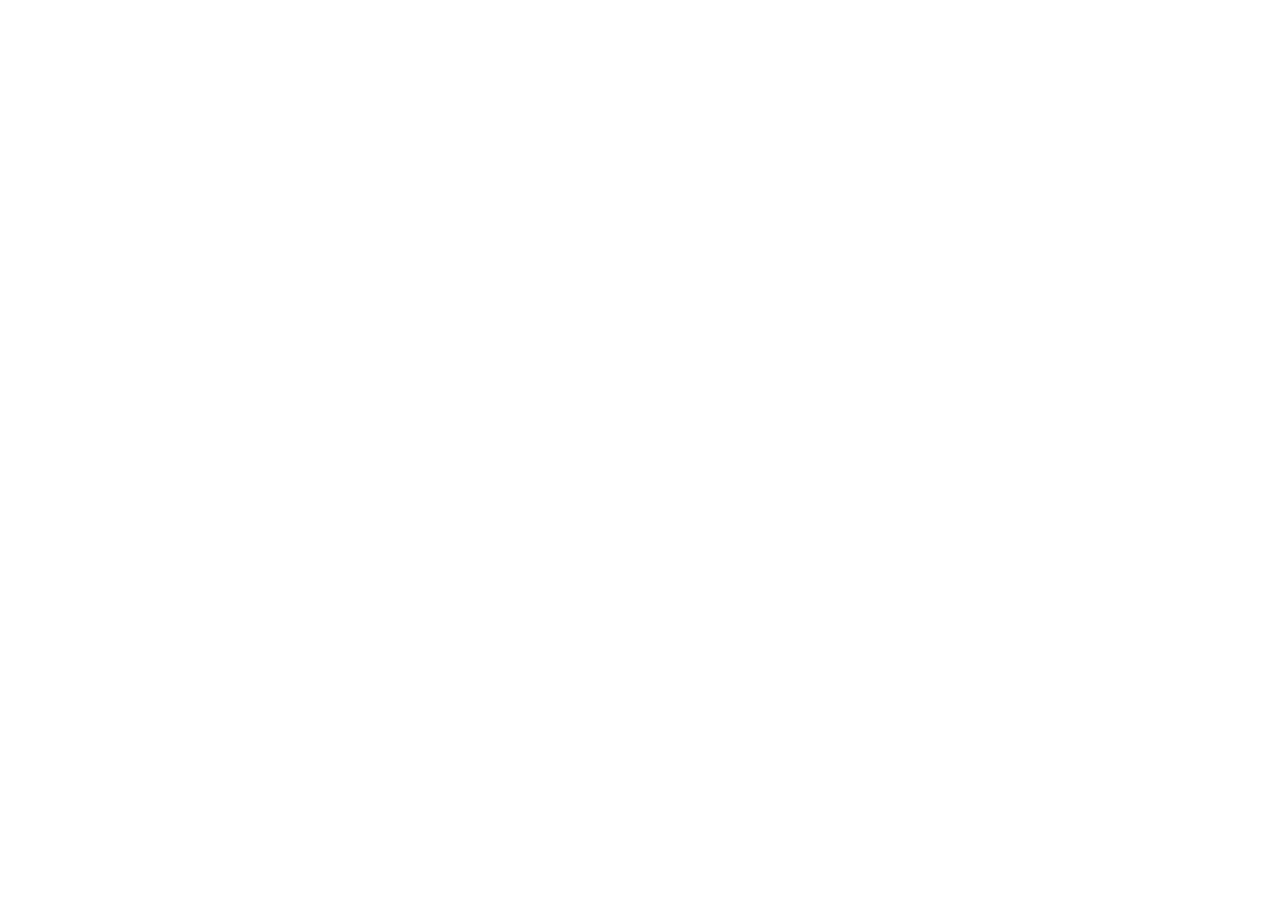
==== solucion-docente-programada/index.html @ 1752c705 "Add initial HTML structure, form styles, and images for Huellas Felices project" ====
<!doctype html>
<html lang="es">
<head>
  <meta charset="UTF-8">
  <meta name="viewport" content="width=device-width, initial-scale=1.0">
  <title>Huellas Felices</title>
  <link rel="stylesheet" href="formulario.css">

  <style>
    *, *::before, *::after {
      box-sizing: border-box;
    }

    html {
      font-size: 16px;
    }

    body {
      margin: 0;
    }

    img {
      display: block;
      width: 100%;
      height: 200px;
      object-fit: cover;
    }

    /* Escribe aquí los estilos de la página excepto los del formulario. */
  </style>
</head>
<body>
  <!-- Construye aquí todo el HTML indicado en el enunciado. -->
</body>
</html>
---- solucion-docente-programada/formulario.css ----
/* Estilos del formulario facilitados al alumnado. */

form {
  width: 90%;
  max-width: 650px;
  margin: 0 auto;
  padding: 24px;
  background-color: #f7f3ec;
  border: 1px solid #d8cfc2;
  border-radius: 12px;
}

label {
  display: block;
  margin-top: 14px;
  margin-bottom: 6px;
  font-weight: bold;
}

input,
textarea {
  width: 100%;
  padding: 10px;
  border: 1px solid #9a8f80;
  border-radius: 6px;
  font: inherit;
}

textarea {
  height: 130px;
  resize: vertical;
}

button {
  margin-top: 16px;
  padding: 10px 20px;
  color: #ffffff;
  background-color: #2f6f61;
  border: 0;
  border-radius: 6px;
  font: inherit;
  font-weight: bold;
  cursor: pointer;
}
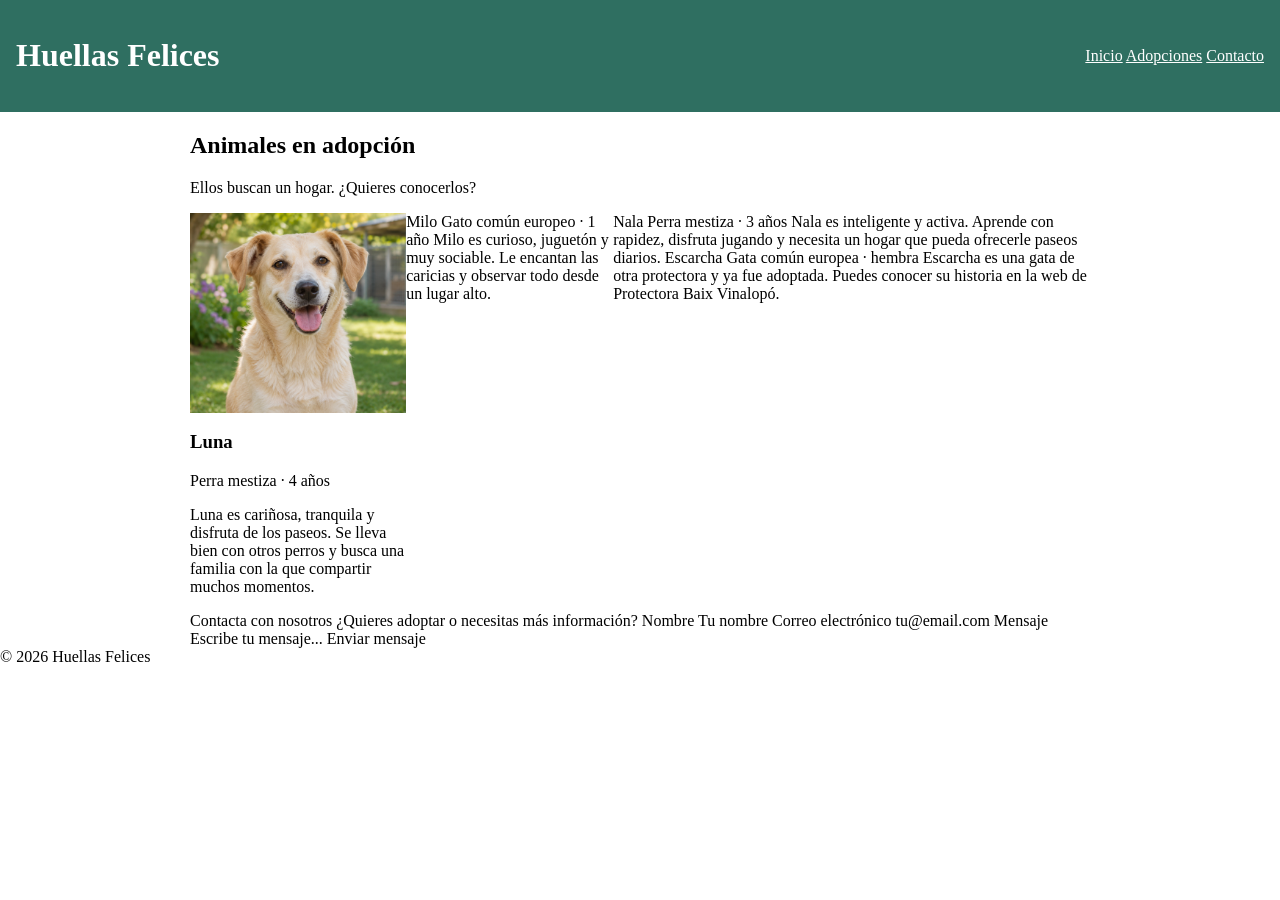
==== commit 3b1d52a8: "Update evaluation rubric and enhance HTML structure for Huellas Felices project" ====
--- a/solucion-docente-programada/index.html
+++ b/solucion-docente-programada/index.html
@@ -17,6 +17,7 @@
 
     body {
       margin: 0;
+      
     }
 
     img {
@@ -27,9 +28,112 @@
     }
 
     /* Escribe aquí los estilos de la página excepto los del formulario. */
+    main {
+      width: 90%;
+      max-width: 900px;
+      margin: 0 auto;
+    }
+
+    header {
+      padding: 1rem;
+      display: flex;
+      justify-content: space-between;
+      align-items: center;
+      background-color: #2f6f61;
+      color: white;
+    }
+
+    nav a {
+      color: white;
+      text-decoration: noneç;
+    }
+
+    .adoption {
+      display: flex;
+    }
   </style>
 </head>
 <body>
-  <!-- Construye aquí todo el HTML indicado en el enunciado. -->
+  <!-- CABECERA -->
+  <header>
+    <h1>Huellas Felices</h1>
+    <nav>
+      <a href="">Inicio</a>
+      <a href="">Adopciones</a>
+      <a href="">Contacto</a>
+    </nav>
+  </header>
+
+  <!-- SECCIÓN DE ANIMALES -->
+  <main>
+    
+      <h2>Animales en adopción</h2>
+      <p>Ellos buscan un hogar. ¿Quieres conocerlos?</p>
+      <section class="adoption">
+      <!-- ANIMAL 1
+           Imagen: images/luna.png
+           Texto alternativo:
+      -->
+      <article>
+        <img src="images/luna.png" alt="Luna, perra mestiza de pelo claro en el jardín de la protectora">
+        <h3>Luna</h3>
+        <p>Perra mestiza · 4 años</p>
+        <p>Luna es cariñosa, tranquila y disfruta de los paseos. Se lleva bien con otros perros y busca una familia con la que compartir muchos momentos.</p>
+      </article>
+      <!-- ANIMAL 2
+           Imagen: images/milo.png
+           Texto alternativo: Milo, gato joven de color naranja en el jardín de la protectora
+      -->
+      <article>
+        Milo
+        Gato común europeo · 1 año
+        Milo es curioso, juguetón y muy sociable. Le encantan las caricias y observar todo desde un lugar alto.
+      </article>
+      <!-- ANIMAL 3
+           Imagen: images/nala.png
+           Texto alternativo: Nala, perra negra con una mancha blanca en el pecho
+      -->
+      Nala
+      Perra mestiza · 3 años
+      Nala es inteligente y activa. Aprende con rapidez, disfruta jugando y necesita un hogar que pueda ofrecerle paseos diarios.
+      <!-- ANIMAL 4
+           Imagen externa: https://protectorabaix.org/imas/animales/_3512/a_35121678310524.jpg
+           Texto alternativo: Escarcha, gata común europea de color claro
+           Enlace de la ficha: https://protectorabaix.org/ficha-3512
+      -->
+      Escarcha
+      Gata común europea · hembra
+      Escarcha es una gata de otra protectora y ya fue adoptada. Puedes conocer su historia en la web de Protectora Baix Vinalopó.
+    </section>
+    <!-- SECCIÓN DE CONTACTO -->
+    Contacta con nosotros
+    ¿Quieres adoptar o necesitas más información?
+    <!-- FORMULARIO
+         action: https://servicio-contacto.onrender.com/contecto
+         method: post
+         Nombre:
+         name: nombre
+         máximo: 60 caracteres
+         Correo electrónico:
+         name: correo
+         máximo: 254 caracteres
+         Mensaje:
+         name: comentario
+         máximo: 500 caracteres
+    -->
+    Nombre
+    Tu nombre
+    Correo electrónico
+    tu@email.com
+    Mensaje
+    Escribe tu mensaje...
+    Enviar mensaje
+  </main>
+
+  <!-- PIE DE PÁGINA
+       Imagen de fondo: images/animal-pattern-50.png
+       Tamaño del fondo: 50px 50px
+  -->
+  © 2026 Huellas Felices
 </body>
 </html>
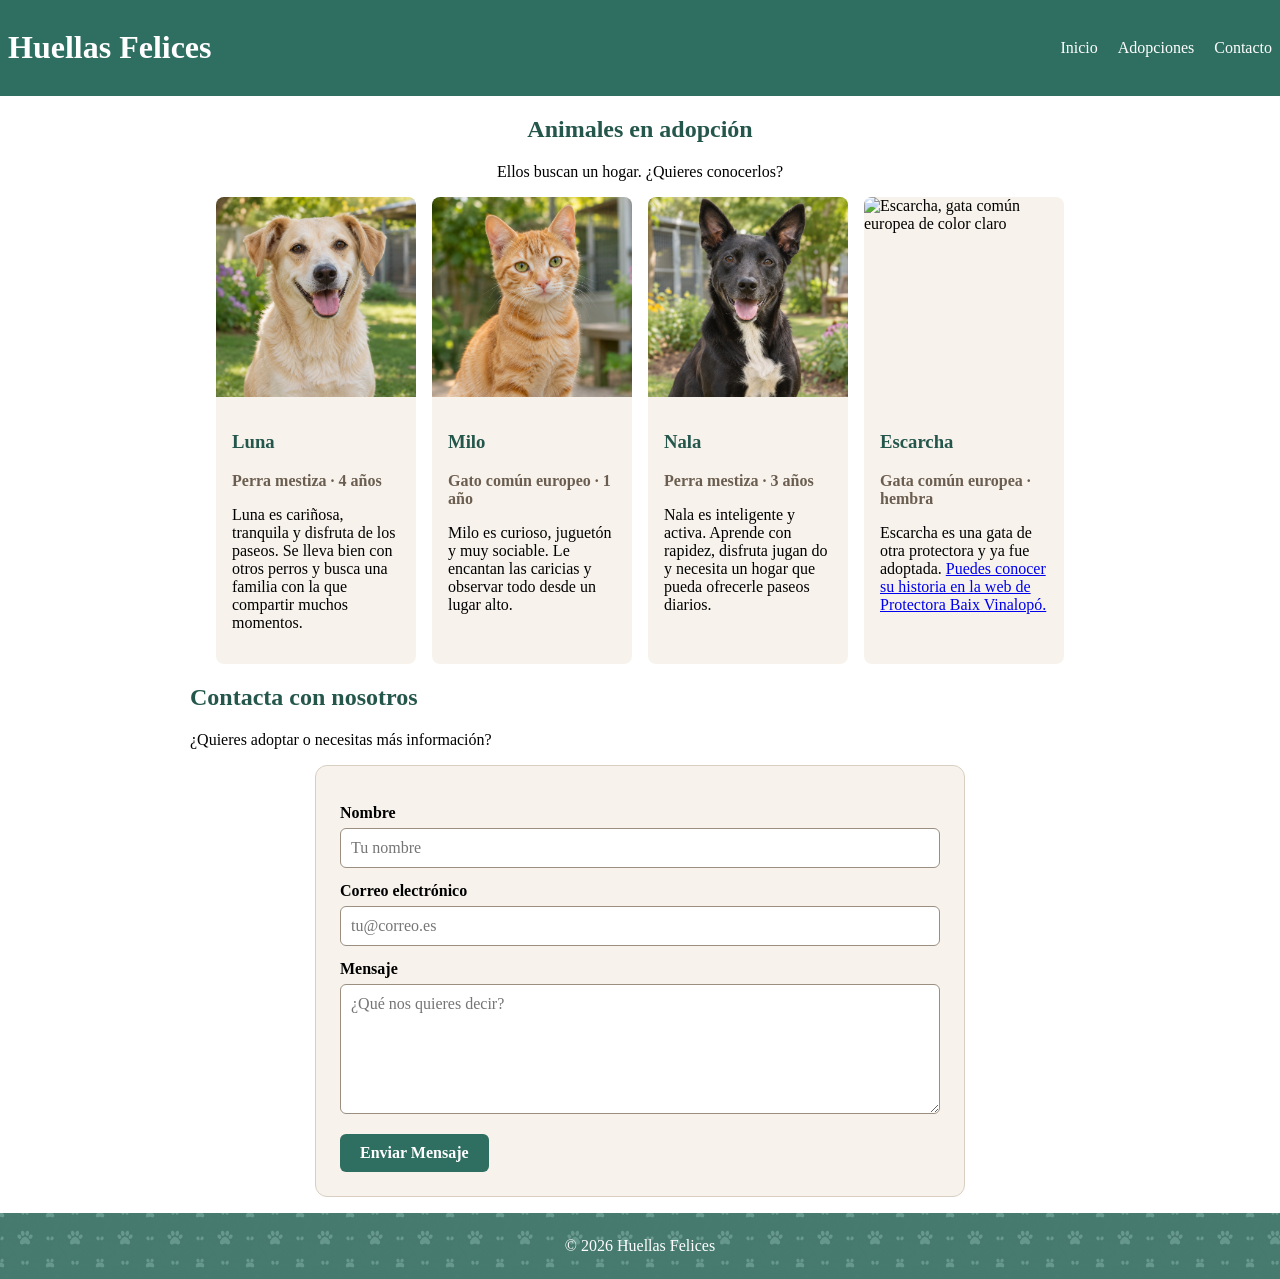
==== commit 8b762e7b: "Update content and styles in Huellas Felices project: enhance card presentation, fix form action URL" ====
--- a/solucion-docente-programada/index.html
+++ b/solucion-docente-programada/index.html
@@ -1,5 +1,6 @@
 <!doctype html>
 <html lang="es">
+
 <head>
   <meta charset="UTF-8">
   <meta name="viewport" content="width=device-width, initial-scale=1.0">
@@ -7,7 +8,9 @@
   <link rel="stylesheet" href="formulario.css">
 
   <style>
-    *, *::before, *::after {
+    *,
+    *::before,
+    *::after {
       box-sizing: border-box;
     }
 
@@ -17,7 +20,7 @@
 
     body {
       margin: 0;
-      
+
     }
 
     img {
@@ -25,6 +28,7 @@
       width: 100%;
       height: 200px;
       object-fit: cover;
+
     }
 
     /* Escribe aquí los estilos de la página excepto los del formulario. */
@@ -32,10 +36,11 @@
       width: 90%;
       max-width: 900px;
       margin: 0 auto;
+      text-align: center;
     }
 
     header {
-      padding: 1rem;
+      padding: 0.5rem;
       display: flex;
       justify-content: space-between;
       align-items: center;
@@ -45,14 +50,53 @@
 
     nav a {
       color: white;
-      text-decoration: noneç;
+      text-decoration: none;
+      margin-left: 1rem;
+    }
+
+    article {
+      max-width: 200px;
+      background-color: #f7f3ec;
+      border-radius: 8px;
+      overflow: hidden;
+    }
+
+    h2,
+    h3 {
+      color: #24564b
+    }
+
+    .adoption__chars {
+      color: #6b5e50;
+      font-weight: 700;
     }
 
     .adoption {
       display: flex;
+      flex-wrap: wrap;
+      gap: 1rem;
+      justify-content: center;
+    }
+
+    .container {
+      padding: 1rem;
+    }
+
+    section {
+      text-align: left;
+    }
+
+    footer {
+      margin-top: 1rem;
+      color: white;
+      text-align: center;
+      padding: 0.5rem;
+      background-image: url('images/animal-pattern-50.png');
+      background-size: 50px 50px;
     }
   </style>
 </head>
+
 <body>
   <!-- CABECERA -->
   <header>
@@ -66,74 +110,101 @@
 
   <!-- SECCIÓN DE ANIMALES -->
   <main>
-    
-      <h2>Animales en adopción</h2>
-      <p>Ellos buscan un hogar. ¿Quieres conocerlos?</p>
-      <section class="adoption">
+
+    <h2>Animales en adopción</h2>
+    <p>Ellos buscan un hogar. ¿Quieres conocerlos?</p>
+    <section class="adoption">
       <!-- ANIMAL 1
            Imagen: images/luna.png
            Texto alternativo:
       -->
       <article>
         <img src="images/luna.png" alt="Luna, perra mestiza de pelo claro en el jardín de la protectora">
-        <h3>Luna</h3>
-        <p>Perra mestiza · 4 años</p>
-        <p>Luna es cariñosa, tranquila y disfruta de los paseos. Se lleva bien con otros perros y busca una familia con la que compartir muchos momentos.</p>
+        <div class="container">
+          <h3>Luna</h3>
+          <p class="adoption__chars">Perra mestiza · 4 años</p>
+          <p>Luna es cariñosa, tranquila y disfruta de los paseos. Se lleva bien con otros perros y busca una familia
+            con la que compartir muchos momentos.</p>
+        </div>
       </article>
       <!-- ANIMAL 2
            Imagen: images/milo.png
            Texto alternativo: Milo, gato joven de color naranja en el jardín de la protectora
       -->
       <article>
-        Milo
-        Gato común europeo · 1 año
-        Milo es curioso, juguetón y muy sociable. Le encantan las caricias y observar todo desde un lugar alto.
+        <img src="images/milo.png" alt="Milo, gato joven de color naranja en el jardín de la protectora">
+        <div class="container">
+          <h3>Milo</h3>
+          <p class="adoption__chars">Gato común europeo · 1 año</p>
+          <p>Milo es curioso, juguetón y muy sociable. Le encantan las caricias y observar todo desde un lugar alto.</p>
+        </div>
       </article>
       <!-- ANIMAL 3
            Imagen: images/nala.png
            Texto alternativo: Nala, perra negra con una mancha blanca en el pecho
       -->
-      Nala
-      Perra mestiza · 3 años
-      Nala es inteligente y activa. Aprende con rapidez, disfruta jugando y necesita un hogar que pueda ofrecerle paseos diarios.
+      <article>
+        <img src="images/nala.png" alt="Nala, perra negra con una mancha blanca en el pecho">
+        <div class="container">
+          <h3>Nala</h3>
+          <p class="adoption__chars">Perra mestiza · 3 años</p>
+          <p>Nala es inteligente y activa. Aprende con rapidez, disfruta jugan
+            do y necesita un hogar que pueda ofrecerle paseos diarios.</p>
+        </div>
+      </article>
       <!-- ANIMAL 4
            Imagen externa: https://protectorabaix.org/imas/animales/_3512/a_35121678310524.jpg
            Texto alternativo: Escarcha, gata común europea de color claro
            Enlace de la ficha: https://protectorabaix.org/ficha-3512
       -->
-      Escarcha
-      Gata común europea · hembra
-      Escarcha es una gata de otra protectora y ya fue adoptada. Puedes conocer su historia en la web de Protectora Baix Vinalopó.
+      <article>
+        <img src="https://protectorabaix.org/imas/animales/_3512/a_35121678310524.jpg"
+          alt="Escarcha, gata común europea de color claro">
+        <div class="container">
+
+          <h3>Escarcha</h3>
+          <p class="adoption__chars">Gata común europea · hembra</p>
+          <p>Escarcha es una gata de otra protectora y ya fue adoptada. <a href="https://protectorabaix.org/ficha-3512"
+              target="_blank">Puedes conocer su historia en la web de Protectora Baix Vinalopó.</a></p>
+        </div>
+      </article>
     </section>
     <!-- SECCIÓN DE CONTACTO -->
-    Contacta con nosotros
-    ¿Quieres adoptar o necesitas más información?
-    <!-- FORMULARIO
-         action: https://servicio-contacto.onrender.com/contecto
-         method: post
-         Nombre:
-         name: nombre
-         máximo: 60 caracteres
-         Correo electrónico:
-         name: correo
-         máximo: 254 caracteres
-         Mensaje:
-         name: comentario
-         máximo: 500 caracteres
-    -->
-    Nombre
-    Tu nombre
-    Correo electrónico
-    tu@email.com
-    Mensaje
-    Escribe tu mensaje...
-    Enviar mensaje
+    <section>
+      <h2>Contacta con nosotros</h2>
+      <p>¿Quieres adoptar o necesitas más información?</p>
+      <!-- FORMULARIO
+           action: https://servicio-contacto.onrender.com/contecto
+           method: post
+           Nombre:
+           name: nombre
+           máximo: 60 caracteres
+           Correo electrónico:
+           name: correo
+           máximo: 254 caracteres
+           Mensaje:
+           name: comentario
+           máximo: 500 caracteres
+      -->
+      <form action="https://servicio-contacto.onrender.com/contacto" method="post">
+        <label for="nombre">Nombre</label>
+        <input type="text" name="nombre" id="nombre" placeholder="Tu nombre" required>
+        <label for="correo">Correo electrónico</label>
+        <input type="email" name="correo" id="correo" placeholder="tu@correo.es" required>
+        <label for="comentario">Mensaje</label>
+        <textarea name="comentario" id="comentario" placeholder="¿Qué nos quieres decir?" required></textarea>
+        <input type="submit" value="Enviar Mensaje"></input>
+      </form>
+    </section>
   </main>
 
   <!-- PIE DE PÁGINA
        Imagen de fondo: images/animal-pattern-50.png
        Tamaño del fondo: 50px 50px
   -->
-  © 2026 Huellas Felices
+  <footer>
+    <p>© 2026 Huellas Felices</p>
+  </footer>
 </body>
-</html>
+
+</html>
--- a/solucion-docente-programada/formulario.css
+++ b/solucion-docente-programada/formulario.css
@@ -31,7 +31,9 @@
   resize: vertical;
 }
 
-button {
+button,
+input[type="submit"] {
+  width: auto;
   margin-top: 16px;
   padding: 10px 20px;
   color: #ffffff;
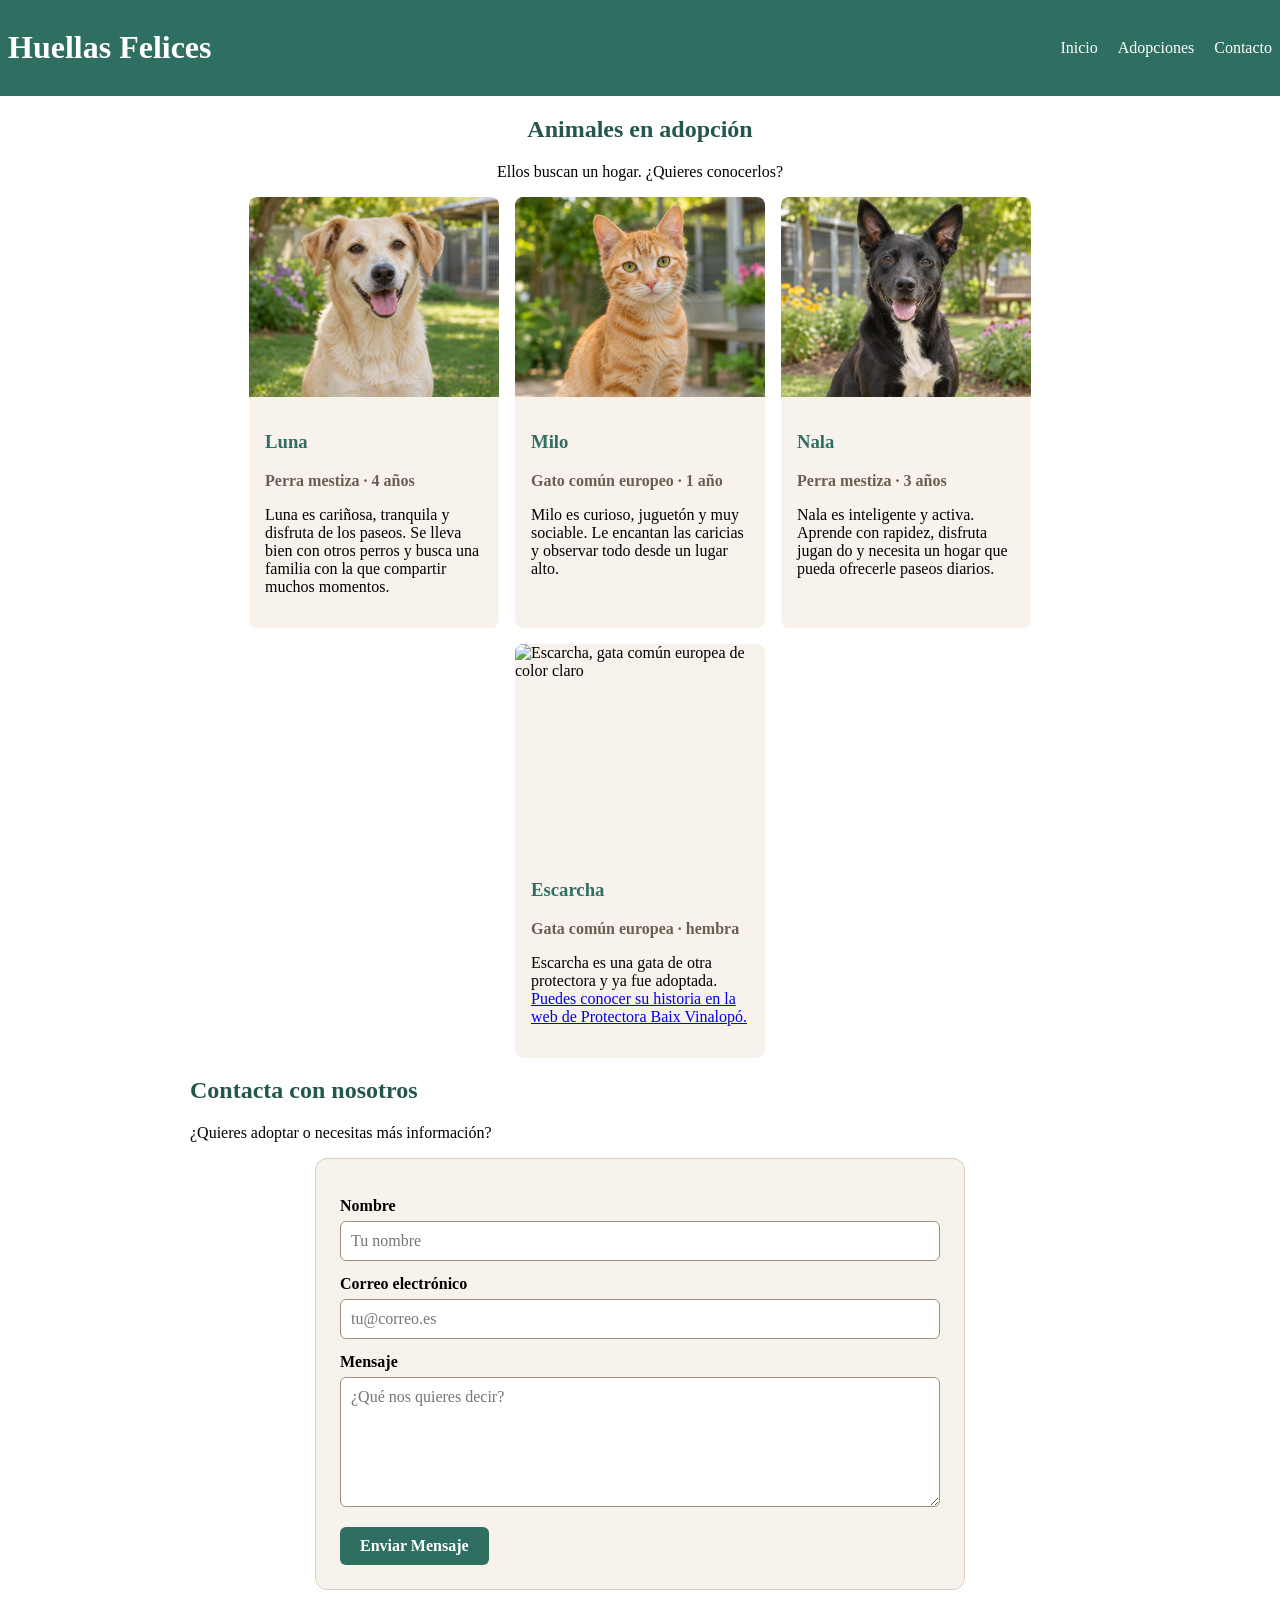
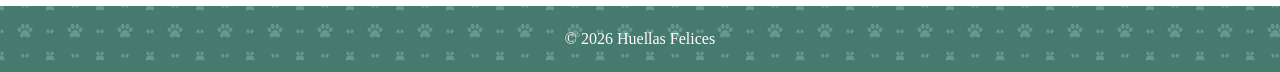
==== commit 302aece3: "Enhance card presentation by adding border style and adjusting max-width for better layout in Huella" ====
--- a/solucion-docente-programada/index.html
+++ b/solucion-docente-programada/index.html
@@ -55,15 +55,19 @@
     }
 
     article {
-      max-width: 200px;
+      max-width: 250px;
       background-color: #f7f3ec;
       border-radius: 8px;
       overflow: hidden;
     }
 
-    h2,
+    
+    h2 {
+      color: #24564b
+    }
+
     h3 {
-      color: #24564b
+      color: #2f6f61;
     }
 
     .adoption__chars {
@@ -188,11 +192,11 @@
       -->
       <form action="https://servicio-contacto.onrender.com/contacto" method="post">
         <label for="nombre">Nombre</label>
-        <input type="text" name="nombre" id="nombre" placeholder="Tu nombre" required>
+        <input type="text" name="nombre" id="nombre" placeholder="Tu nombre" required maxlength="60">
         <label for="correo">Correo electrónico</label>
-        <input type="email" name="correo" id="correo" placeholder="tu@correo.es" required>
+        <input type="email" name="correo" id="correo" placeholder="tu@correo.es" required maxlength="254">
         <label for="comentario">Mensaje</label>
-        <textarea name="comentario" id="comentario" placeholder="¿Qué nos quieres decir?" required></textarea>
+        <textarea name="comentario" id="comentario" placeholder="¿Qué nos quieres decir?" required maxlength="500"></textarea>
         <input type="submit" value="Enviar Mensaje"></input>
       </form>
     </section>
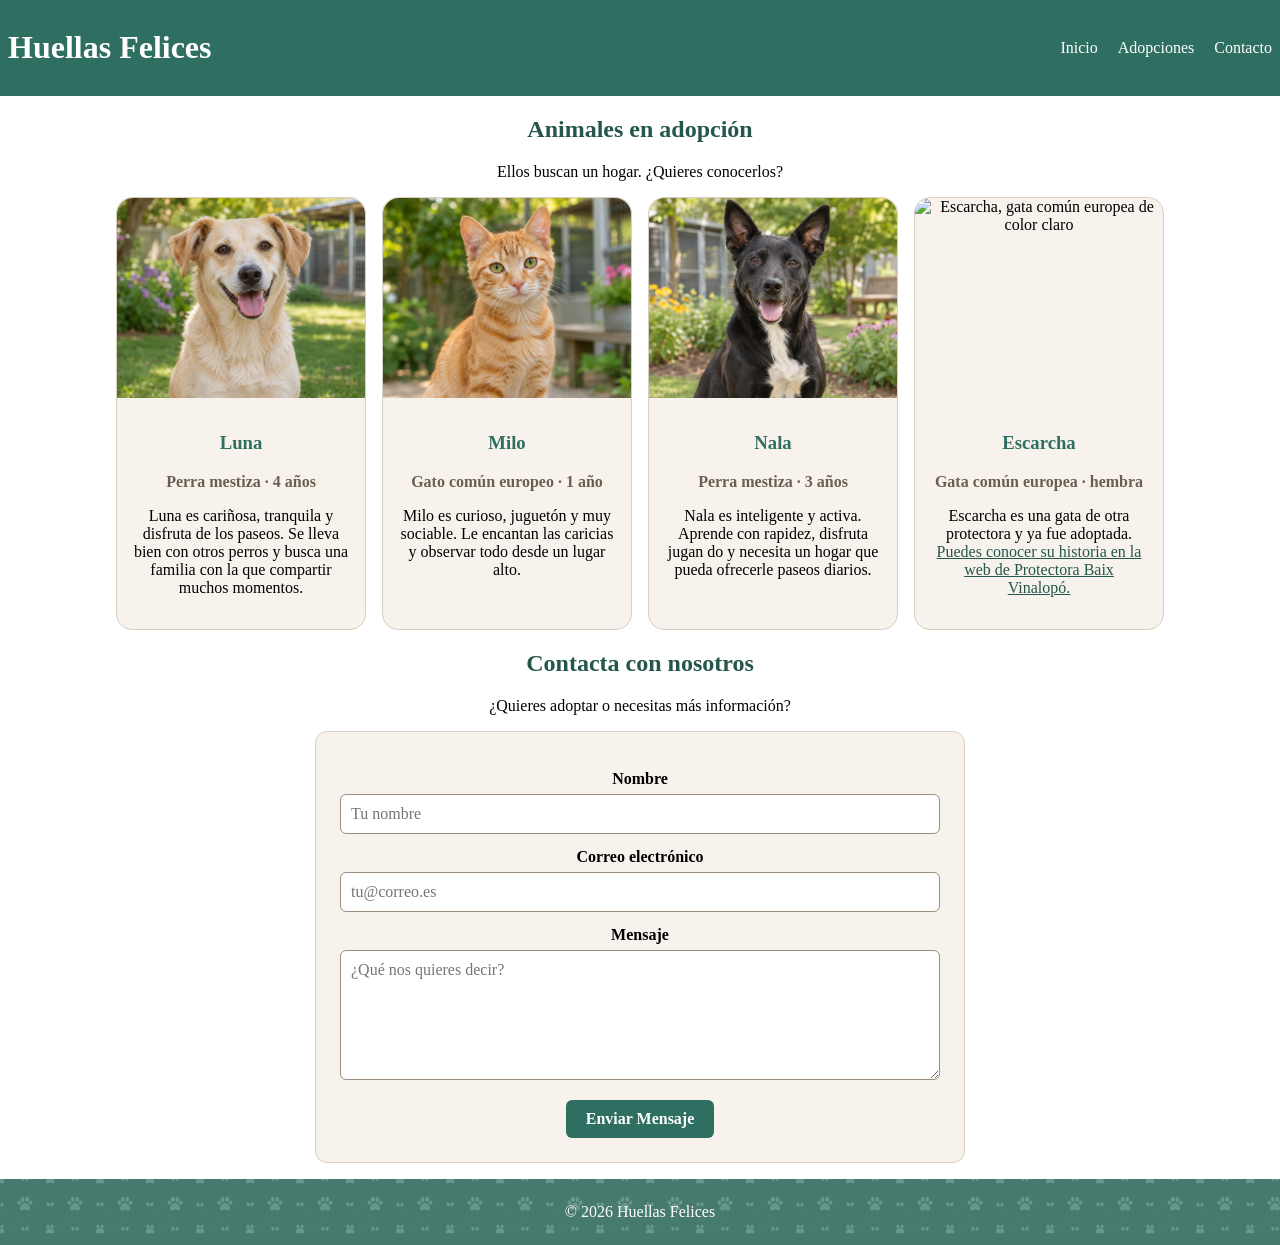
==== commit e873169d: "Enhance layout and styling in index.html: adjust main max-width, add image border radius, and improv" ====
--- a/solucion-docente-programada/index.html
+++ b/solucion-docente-programada/index.html
@@ -33,10 +33,14 @@
 
     /* Escribe aquí los estilos de la página excepto los del formulario. */
     main {
-      width: 90%;
-      max-width: 900px;
+      max-width: 1100px;
       margin: 0 auto;
       text-align: center;
+    }
+
+    img {
+      border-top-left-radius: 16px;
+      border-top-right-radius: 16px;
     }
 
     header {
@@ -57,8 +61,8 @@
     article {
       max-width: 250px;
       background-color: #f7f3ec;
-      border-radius: 8px;
-      overflow: hidden;
+      border-radius: 16px;
+      border: 1px solid #d8cfc2;
     }
 
     
@@ -86,8 +90,8 @@
       padding: 1rem;
     }
 
-    section {
-      text-align: left;
+    .external-link {
+      color: #24564b;
     }
 
     footer {
@@ -168,7 +172,7 @@
 
           <h3>Escarcha</h3>
           <p class="adoption__chars">Gata común europea · hembra</p>
-          <p>Escarcha es una gata de otra protectora y ya fue adoptada. <a href="https://protectorabaix.org/ficha-3512"
+          <p>Escarcha es una gata de otra protectora y ya fue adoptada. <a class="external-link" href="https://protectorabaix.org/ficha-3512"
               target="_blank">Puedes conocer su historia en la web de Protectora Baix Vinalopó.</a></p>
         </div>
       </article>
@@ -181,22 +185,22 @@
            action: https://servicio-contacto.onrender.com/contecto
            method: post
            Nombre:
-           name: nombre
+           name: name
            máximo: 60 caracteres
            Correo electrónico:
-           name: correo
+           name: email
            máximo: 254 caracteres
            Mensaje:
-           name: comentario
+           name: message
            máximo: 500 caracteres
       -->
       <form action="https://servicio-contacto.onrender.com/contacto" method="post">
-        <label for="nombre">Nombre</label>
-        <input type="text" name="nombre" id="nombre" placeholder="Tu nombre" required maxlength="60">
-        <label for="correo">Correo electrónico</label>
-        <input type="email" name="correo" id="correo" placeholder="tu@correo.es" required maxlength="254">
-        <label for="comentario">Mensaje</label>
-        <textarea name="comentario" id="comentario" placeholder="¿Qué nos quieres decir?" required maxlength="500"></textarea>
+        <label for="name">Nombre</label>
+        <input type="text" name="name" id="name" placeholder="Tu nombre" required maxlength="60">
+        <label for="email">Correo electrónico</label>
+        <input type="email" name="email" id="email" placeholder="tu@correo.es" required maxlength="254">
+        <label for="message">Mensaje</label>
+        <textarea name="message" id="message" placeholder="¿Qué nos quieres decir?" required maxlength="500"></textarea>
         <input type="submit" value="Enviar Mensaje"></input>
       </form>
     </section>
@@ -211,4 +215,4 @@
   </footer>
 </body>
 
-</html>+</html>
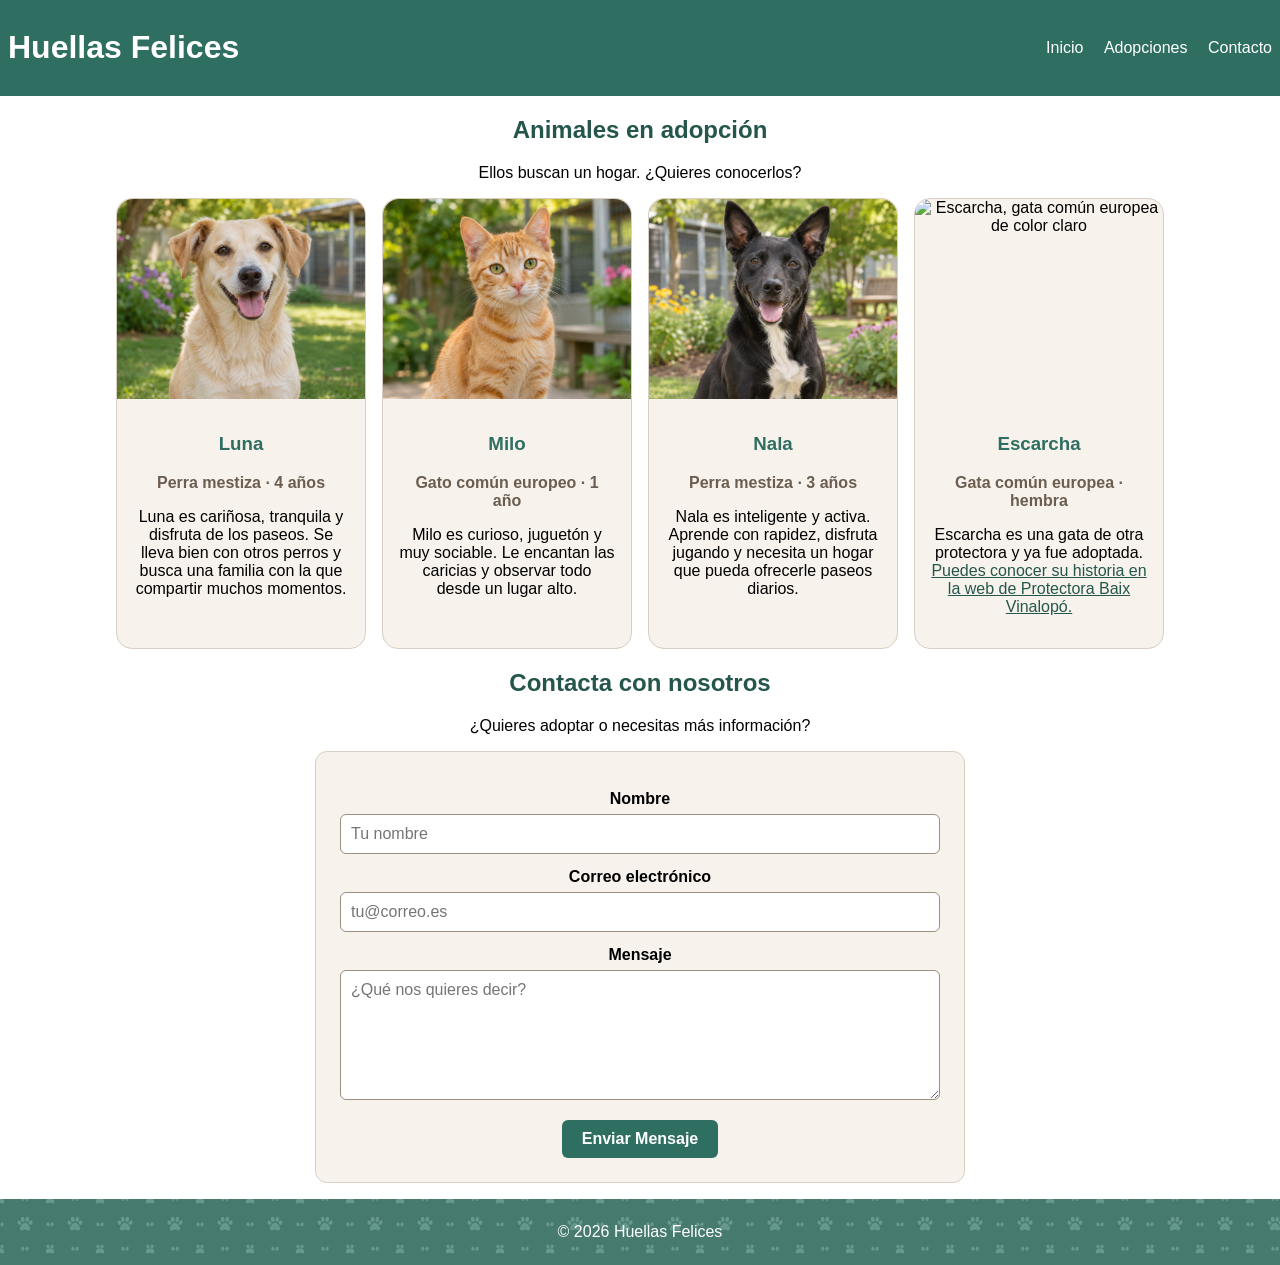
==== commit a9540335: "Update ENUNCIADO.md and RUBRICA.md: clarify AI tool usage guidelines and adjust evaluation criteria " ====
--- a/solucion-docente-programada/index.html
+++ b/solucion-docente-programada/index.html
@@ -20,6 +20,7 @@
 
     body {
       margin: 0;
+      font-family: sans-serif;
 
     }
 
@@ -106,7 +107,6 @@
 </head>
 
 <body>
-  <!-- CABECERA -->
   <header>
     <h1>Huellas Felices</h1>
     <nav>
@@ -116,16 +116,11 @@
     </nav>
   </header>
 
-  <!-- SECCIÓN DE ANIMALES -->
   <main>
 
     <h2>Animales en adopción</h2>
     <p>Ellos buscan un hogar. ¿Quieres conocerlos?</p>
     <section class="adoption">
-      <!-- ANIMAL 1
-           Imagen: images/luna.png
-           Texto alternativo:
-      -->
       <article>
         <img src="images/luna.png" alt="Luna, perra mestiza de pelo claro en el jardín de la protectora">
         <div class="container">
@@ -135,10 +130,6 @@
             con la que compartir muchos momentos.</p>
         </div>
       </article>
-      <!-- ANIMAL 2
-           Imagen: images/milo.png
-           Texto alternativo: Milo, gato joven de color naranja en el jardín de la protectora
-      -->
       <article>
         <img src="images/milo.png" alt="Milo, gato joven de color naranja en el jardín de la protectora">
         <div class="container">
@@ -147,24 +138,14 @@
           <p>Milo es curioso, juguetón y muy sociable. Le encantan las caricias y observar todo desde un lugar alto.</p>
         </div>
       </article>
-      <!-- ANIMAL 3
-           Imagen: images/nala.png
-           Texto alternativo: Nala, perra negra con una mancha blanca en el pecho
-      -->
       <article>
         <img src="images/nala.png" alt="Nala, perra negra con una mancha blanca en el pecho">
         <div class="container">
           <h3>Nala</h3>
           <p class="adoption__chars">Perra mestiza · 3 años</p>
-          <p>Nala es inteligente y activa. Aprende con rapidez, disfruta jugan
-            do y necesita un hogar que pueda ofrecerle paseos diarios.</p>
+          <p>Nala es inteligente y activa. Aprende con rapidez, disfruta jugando y necesita un hogar que pueda ofrecerle paseos diarios.</p>
         </div>
       </article>
-      <!-- ANIMAL 4
-           Imagen externa: https://protectorabaix.org/imas/animales/_3512/a_35121678310524.jpg
-           Texto alternativo: Escarcha, gata común europea de color claro
-           Enlace de la ficha: https://protectorabaix.org/ficha-3512
-      -->
       <article>
         <img src="https://protectorabaix.org/imas/animales/_3512/a_35121678310524.jpg"
           alt="Escarcha, gata común europea de color claro">
@@ -177,23 +158,9 @@
         </div>
       </article>
     </section>
-    <!-- SECCIÓN DE CONTACTO -->
     <section>
       <h2>Contacta con nosotros</h2>
       <p>¿Quieres adoptar o necesitas más información?</p>
-      <!-- FORMULARIO
-           action: https://servicio-contacto.onrender.com/contecto
-           method: post
-           Nombre:
-           name: name
-           máximo: 60 caracteres
-           Correo electrónico:
-           name: email
-           máximo: 254 caracteres
-           Mensaje:
-           name: message
-           máximo: 500 caracteres
-      -->
       <form action="https://servicio-contacto.onrender.com/contacto" method="post">
         <label for="name">Nombre</label>
         <input type="text" name="name" id="name" placeholder="Tu nombre" required maxlength="60">
@@ -201,15 +168,10 @@
         <input type="email" name="email" id="email" placeholder="tu@correo.es" required maxlength="254">
         <label for="message">Mensaje</label>
         <textarea name="message" id="message" placeholder="¿Qué nos quieres decir?" required maxlength="500"></textarea>
-        <input type="submit" value="Enviar Mensaje"></input>
+        <input type="submit" value="Enviar Mensaje">
       </form>
     </section>
   </main>
-
-  <!-- PIE DE PÁGINA
-       Imagen de fondo: images/animal-pattern-50.png
-       Tamaño del fondo: 50px 50px
-  -->
   <footer>
     <p>© 2026 Huellas Felices</p>
   </footer>
